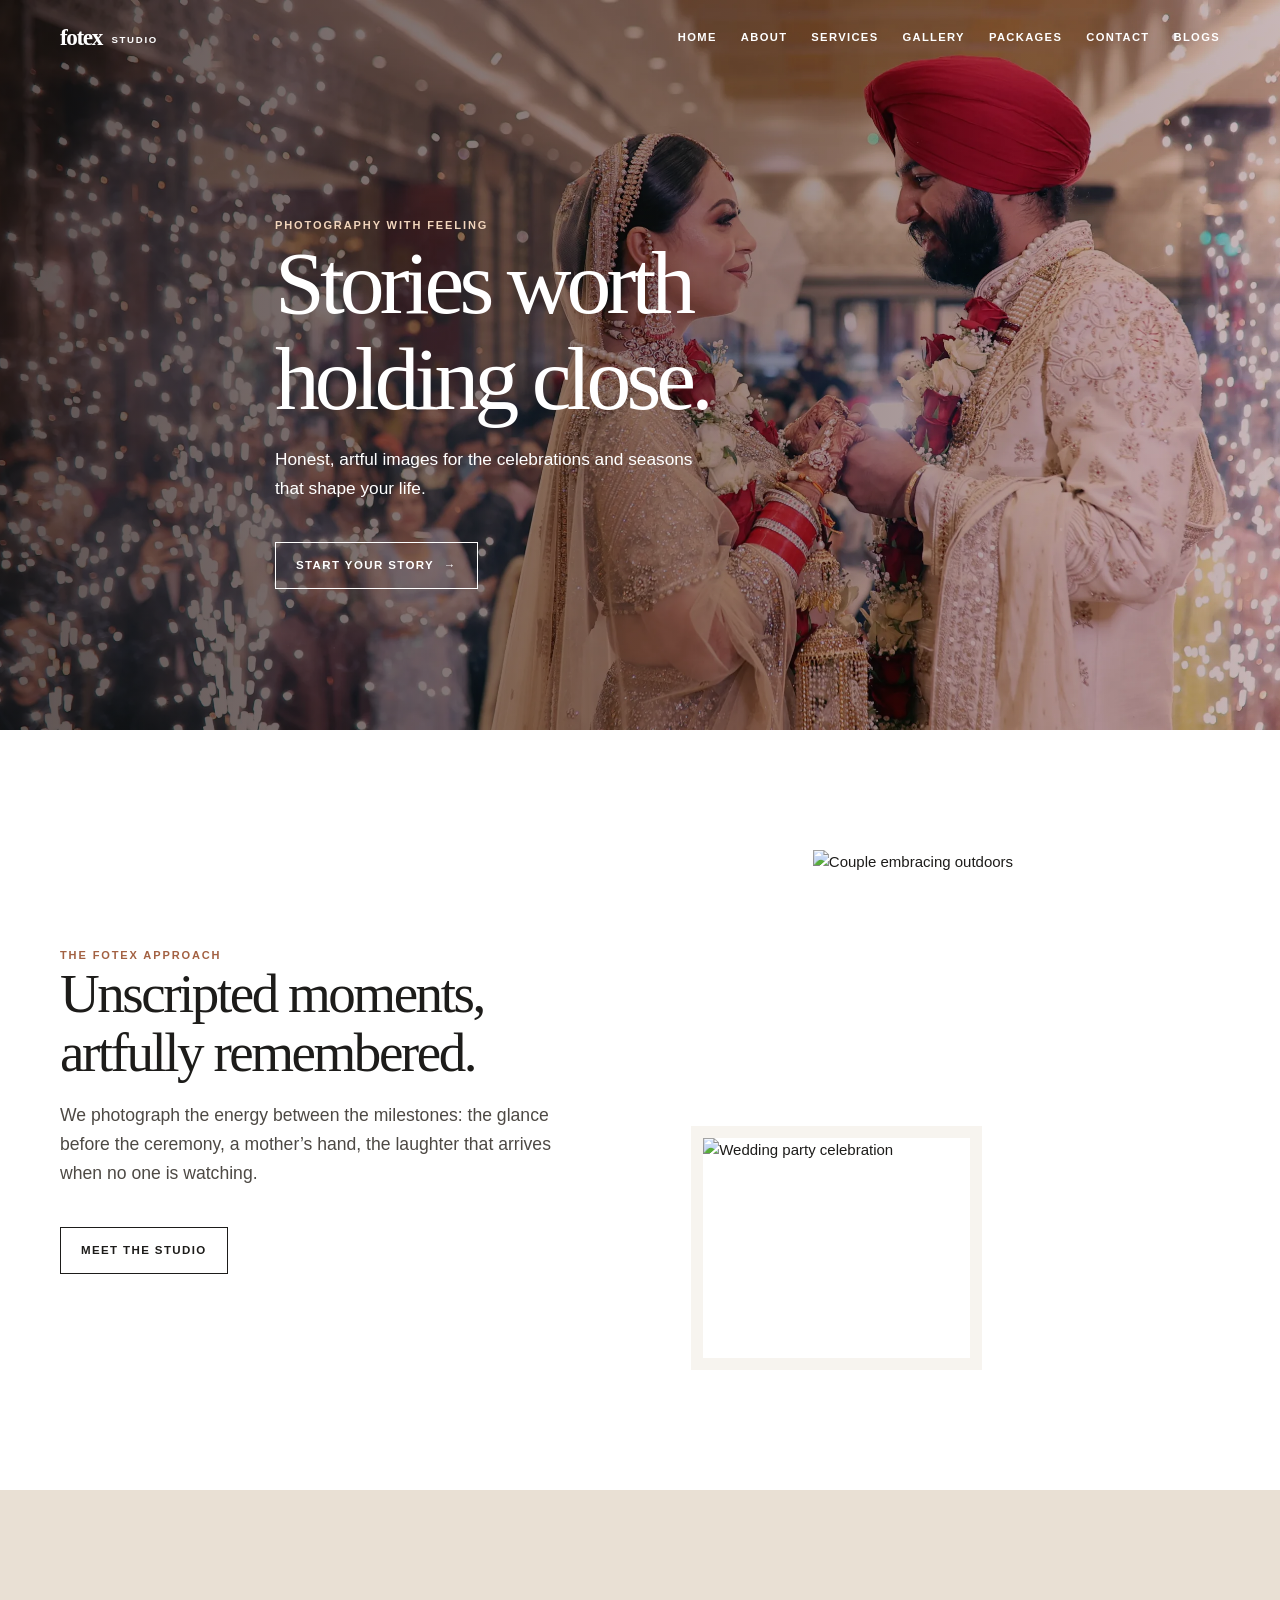
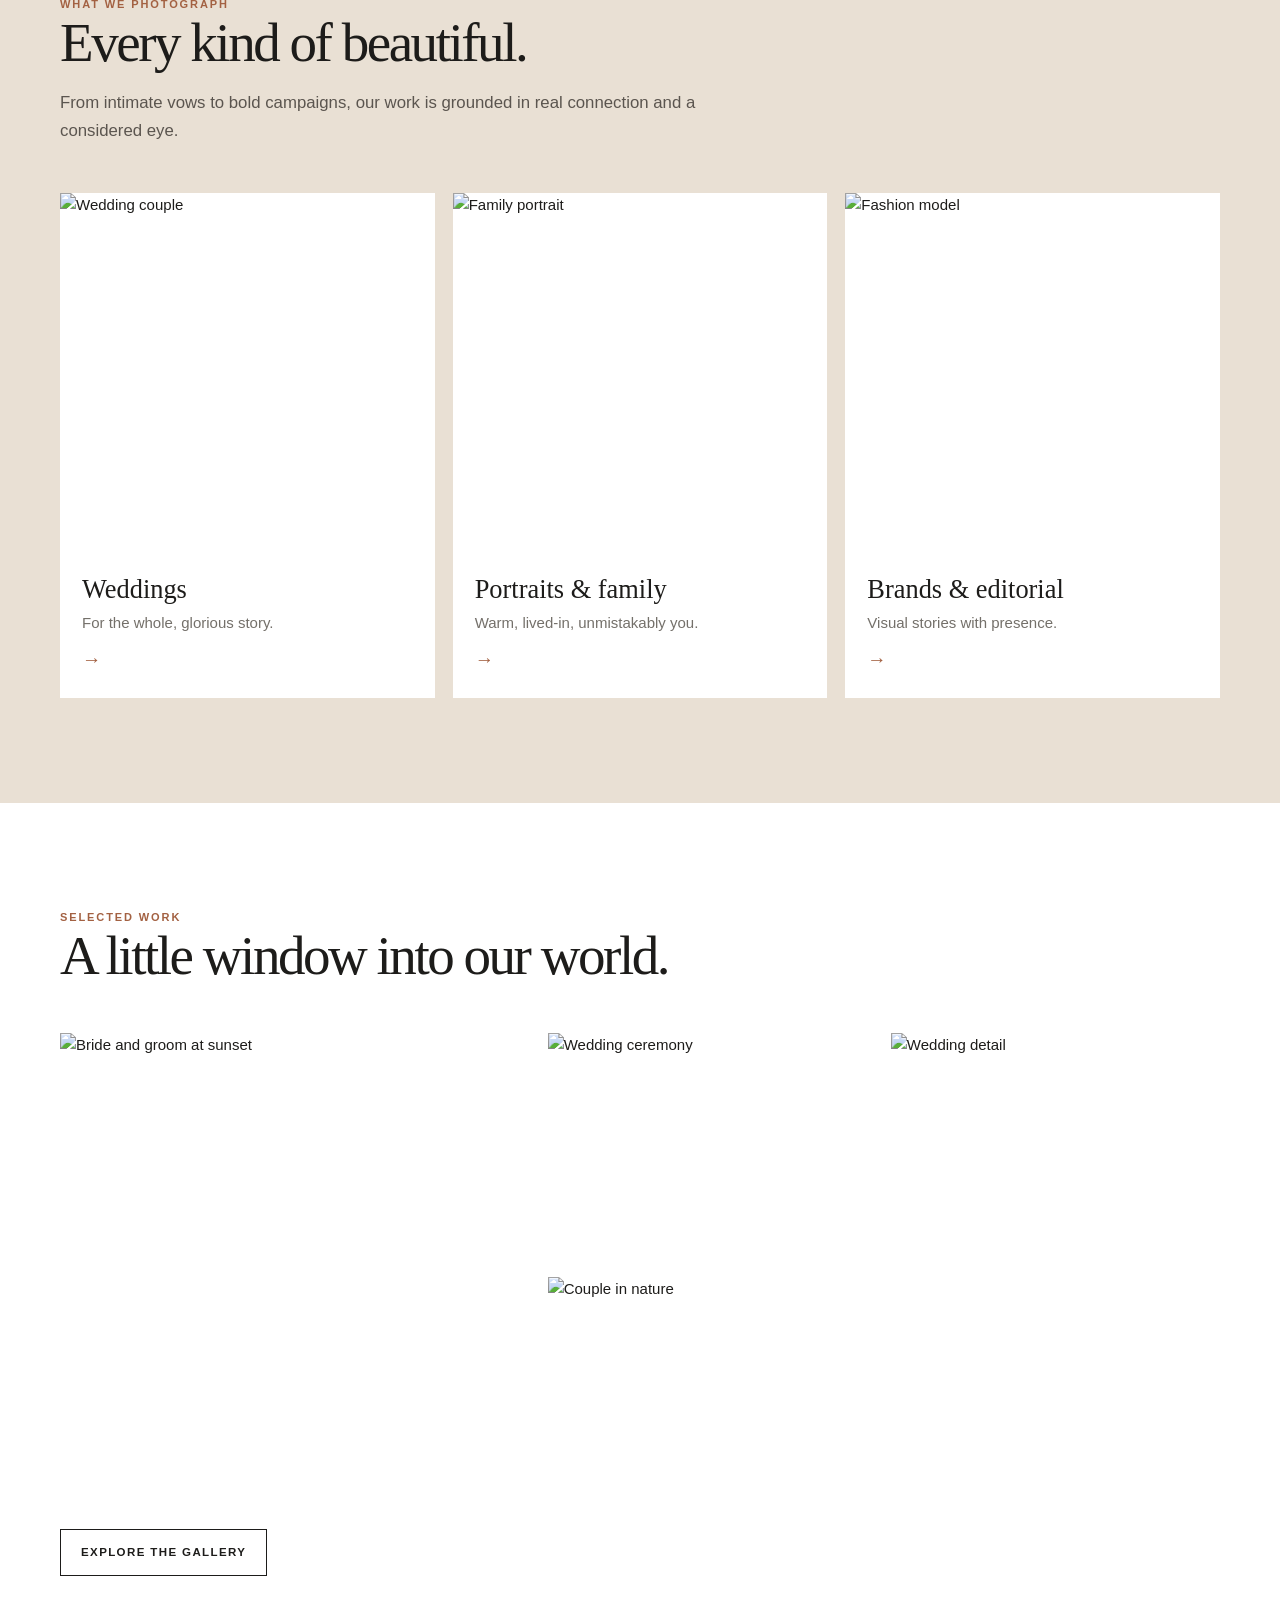
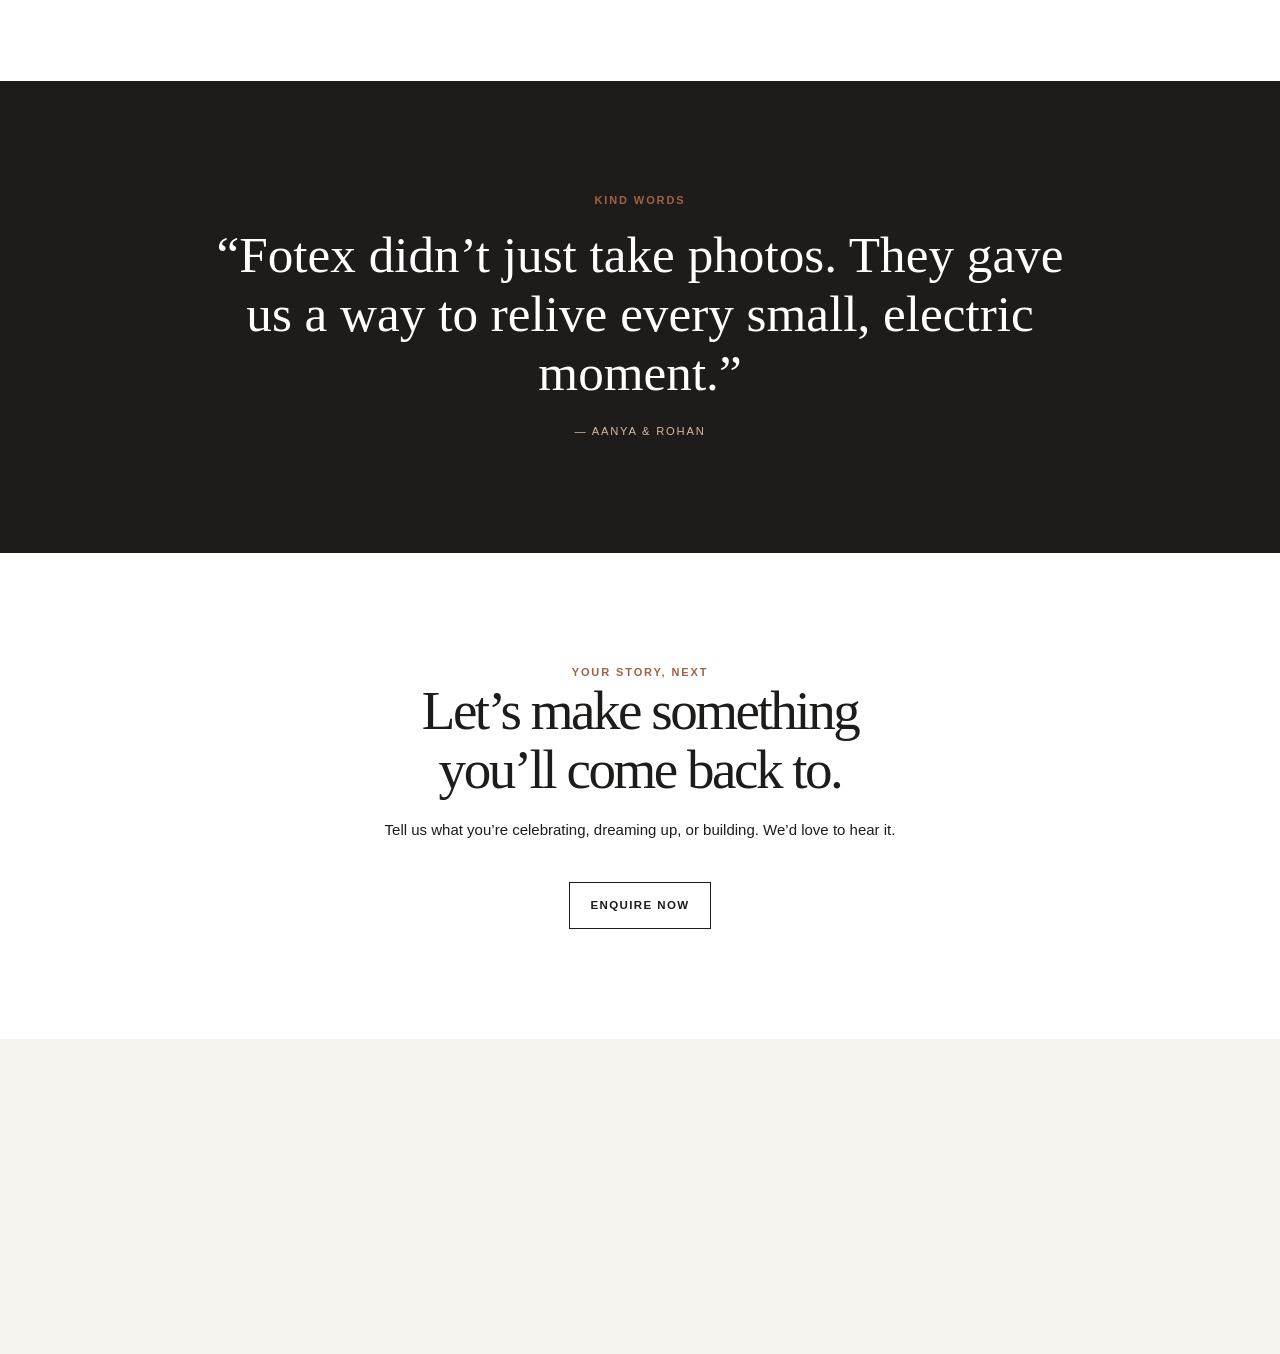
==== index.html @ af20cc04 "Add files via upload" ====
<!doctype html>
<html lang="en">
  <head>
    <meta charset="utf-8" />
    <meta name="viewport" content="width=device-width,initial-scale=1" />
    <title>Fotex Studio | Wedding & Lifestyle Photography</title>
    <meta
      name="description"
      content="Fotex Studio captures weddings, celebrations, fashion, family and brand stories with timeless editorial photography."
    />
    <link rel="canonical" href="https://fotexstudio.com/" />
    <meta
      property="og:title"
      content="Fotex Studio | Photography with feeling"
    />
    <meta
      property="og:description"
      content="Timeless photography for meaningful moments."
    />
    <meta
      property="og:image"
      content="https://images.unsplash.com/photo-1519741497674-611481863552?auto=format&fit=crop&w=1200&q=85"
    />
    <link rel="stylesheet" href="assets/style.css" />
    <link rel="stylesheet" href="assets/site.css" />
    <script type="application/ld+json">
      {
        "@context": "https://schema.org",
        "@type": "ProfessionalService",
        "name": "Fotex Studio",
        "url": "https://fotexstudio.com",
        "description": "Wedding, portrait, event and commercial photography studio.",
        "image": "https://fotexstudio.com/assets/og-home.jpg",
        "priceRange": "$$",
        "sameAs": ["https://instagram.com/fotexstudio"]
      }
    </script>
  </head>
  <body>
    <header>
      <div class="wrap nav">
        <a class="brand" href="index.html">fotex <span>STUDIO</span></a
        ><button class="menu">MENU</button>
        <nav class="links">
          <a href="index.html">Home</a><a href="about.html">About</a
          >
          <div class="dropdown">
            <a class="dropbtn" href="services.html"
              >Services</a
            </a>
            <div class="dropdown-content">
              <a href="#">Wedding</a>
              <a href="#">Pre-Wedding</a>
              <a href="#">Meternity</a>
              <a href="#">Birthday</a>
              <a href="#">Pre-Birthday</a>
              <a href="#">Family</a>
              <a href="#">Fashion</a>
              <a href="#">Corporate</a>
              <a href="#">Product</a>
            </div>
          </div>
          <a href="gallery.html">Gallery</a
          ><a href="packages.html">Packages</a
          ><a href="contact.html">Contact</a><a href="blogs.html">Blogs</a>
        </nav>
      </div>
    </header>
    <main>
      <section class="hero">
        <div class="wrap hero-inner">
          <div class="eyebrow">Photography with feeling</div>
          <h1>Stories worth<br />holding close.</h1>
          <p>
            Honest, artful images for the celebrations and seasons that shape
            your life.
          </p>
          <a class="btn light" href="contact.html">Start your story <b>→</b></a>
        </div>
      </section>
      <section class="wrap intro">
        <div>
          <div class="eyebrow">The Fotex approach</div>
          <h2>Unscripted moments, artfully remembered.</h2>
          <p>
            We photograph the energy between the milestones: the glance before
            the ceremony, a mother’s hand, the laughter that arrives when no one
            is watching.
          </p>
          <a class="btn" href="about.html">Meet the studio</a>
        </div>
        <div class="image-stack">
          <img
            src="https://images.unsplash.com/photo-1606800052052-a08af7148866?auto=format&fit=crop&w=1000&q=85"
            alt="Couple embracing outdoors"
          /><img
            src="https://images.unsplash.com/photo-1511285560929-80b456fea0bc?auto=format&fit=crop&w=900&q=85"
            alt="Wedding party celebration"
          />
        </div>
      </section>
      <section class="tone section">
        <div class="wrap">
          <div class="section-head">
            <div class="eyebrow">What we photograph</div>
            <h2>Every kind of beautiful.</h2>
            <p>
              From intimate vows to bold campaigns, our work is grounded in real
              connection and a considered eye.
            </p>
          </div>
          <div class="cards">
            <a class="card" href="weddings.html"
              ><div class="card-image">
                <img
                  src="https://images.unsplash.com/photo-1519225421980-715cb0215aed?auto=format&fit=crop&w=900&q=85"
                  alt="Wedding couple"
                />
              </div>
              <div class="card-copy">
                <h3>Weddings</h3>
                <p>For the whole, glorious story.</p>
                <span class="arrow">→</span>
              </div></a
            ><a class="card" href="services.html"
              ><div class="card-image">
                <img
                  src="https://images.unsplash.com/photo-1537633552985-df8429e8048b?auto=format&fit=crop&w=900&q=85"
                  alt="Family portrait"
                />
              </div>
              <div class="card-copy">
                <h3>Portraits & family</h3>
                <p>Warm, lived-in, unmistakably you.</p>
                <span class="arrow">→</span>
              </div></a
            ><a class="card" href="commercial.html"
              ><div class="card-image">
                <img
                  src="https://images.unsplash.com/photo-1529139574466-a303027c1d8b?auto=format&fit=crop&w=900&q=85"
                  alt="Fashion model"
                />
              </div>
              <div class="card-copy">
                <h3>Brands & editorial</h3>
                <p>Visual stories with presence.</p>
                <span class="arrow">→</span>
              </div></a
            >
          </div>
        </div>
      </section>
      <section class="section">
        <div class="wrap">
          <div class="section-head">
            <div class="eyebrow">Selected work</div>
            <h2>A little window into our world.</h2>
          </div>
          <div class="gallery-grid">
            <a href="gallery.html"
              ><img
                src="https://images.unsplash.com/photo-1519741497674-611481863552?auto=format&fit=crop&w=1100&q=85"
                alt="Bride and groom at sunset" /></a
            ><a href="gallery.html"
              ><img
                src="https://images.unsplash.com/photo-1519167758481-83f550bb49b3?auto=format&fit=crop&w=800&q=85"
                alt="Wedding ceremony" /></a
            ><a href="gallery.html"
              ><img
                src="https://images.unsplash.com/photo-1513279922550-250c2129b13a?auto=format&fit=crop&w=800&q=85"
                alt="Wedding detail" /></a
            ><a href="gallery.html"
              ><img
                src="https://images.unsplash.com/photo-1460978812857-470ed1c77af0?auto=format&fit=crop&w=1100&q=85"
                alt="Couple in nature"
            /></a>
          </div>
          <a class="btn" href="gallery.html">Explore the gallery</a>
        </div>
      </section>
      <section class="quote">
        <div class="eyebrow">Kind words</div>
        <blockquote>
          “Fotex didn’t just take photos. They gave us a way to relive every
          small, electric moment.”
        </blockquote>
        <cite>— Aanya & Rohan</cite>
      </section>
      <section class="cta">
        <div class="wrap">
          <div class="eyebrow">Your story, next</div>
          <h2>Let’s make something<br />you’ll come back to.</h2>
          <p>
            Tell us what you’re celebrating, dreaming up, or building. We’d love
            to hear it.
          </p>
          <a class="btn" href="contact.html">Enquire now</a>
        </div>
      </section>
    </main>
    <footer class="footer">
      <div class="wrap footer-grid">
        <div>
          <a class="brand" href="index.html">fotex <span>STUDIO</span></a>
          <p class="small">Photographs for the moments that deserve to stay.</p>
        </div>
        <div>
          <h3>Explore</h3>
          <ul>
            <li><a href="services.html">Services</a></li>
            <li><a href="gallery.html">Gallery</a></li>
            <li><a href="packages.html">Packages</a></li>
          </ul>
        </div>
        <div>
          <h3>Say hello</h3>
          <ul>
            <li>hello@fotexstudio.com</li>
            <li>+91 00000 00000</li>
            <li>Instagram · @fotexstudio</li>
          </ul>
        </div>
      </div>
      <div class="wrap legal small">
        <span>© 2026 Fotex Studio. All rights reserved.</span
        ><span>Crafted with intention.</span>
      </div>
    </footer>
    <script src="assets/site.js"></script>
  </body>
</html>
---- assets/style.css ----
@import "site.css";

/* The container <div> - needed to position the dropdown content */
.dropdown {
  position: relative;
  display: inline-block;
}

/* Dropdown Content (Hidden by Default) */
.dropdown-content {
  display: none;
  position: absolute;
  min-width: 160px;
  z-index: 1;
}

/* Links inside the dropdown */
.dropdown-content a {
  color: white;
  padding: 5px 0;
  text-decoration: none;
  display: block;
}

/* Change color of dropdown links on hover */
.dropdown-content a:hover {
  color: var(--clay);
}

/* Show the dropdown menu on hover */
.dropdown:hover .dropdown-content {
  display: block;
  background: #00000060;
  padding: 5px 10px;
  margin: 0 -10px;
  border: 1px solid var(--clay);
}

/* Change the background color of the dropdown button when the dropdown content is shown */

main {
  background: var(--background);
}
---- assets/site.css ----
:root {
  --ink: #1d1c1a;
  --paper: #f7f4ef;
  --sand: #e7ded2;
  --clay: #a36142;
  --muted: #74706a;
  --line: #dcd5cb;
  --background: #ffffff;
  --serif: Georgia, "Times New Roman", serif;
  --sans: Arial, Helvetica, sans-serif;
}
* {
  box-sizing: border-box;
}
html {
  scroll-behavior: smooth;
}
body {
  margin: 0;
  background: var(--paper);
  color: var(--ink);
  font: 15px/1.65 var(--sans);
}
a {
  color: inherit;
  text-decoration: none;
}
a:hover {
  color: var(--clay);
}

img {
  display: block;
  width: 100%;
  height: 100%;
  object-fit: cover;
}

.wrap {
  width: min(1160px, calc(100% - 40px));
  margin: auto;
}
.eyebrow {
  font-size: 0.69rem;
  font-weight: 700;
  letter-spacing: 0.17em;
  text-transform: uppercase;
  color: var(--clay);
}
h1,
h2,
h3 {
  font-family: var(--serif);
  font-weight: 400;
  line-height: 1.08;
  margin: 0;
}
h1 {
  font-size: clamp(3.2rem, 7vw, 6.6rem);
  letter-spacing: -0.055em;
}
h2 {
  font-size: clamp(2.25rem, 4.3vw, 4.2rem);
  letter-spacing: -0.045em;
}
h3 {
  font-size: 1.65rem;
}
.btn {
  display: inline-flex;
  align-items: center;
  gap: 0.6rem;
  margin-top: 22px;
  padding: 13px 20px;
  border: 1px solid var(--ink);
  font-size: 0.72rem;
  font-weight: 700;
  letter-spacing: 0.12em;
  text-transform: uppercase;
  transition: 0.2s;
}
.btn:hover {
  background: var(--ink);
  color: #fff;
}
.btn.light {
  border-color: #fff;
  color: #fff;
}
.btn.light:hover {
  background: #fff;
  color: var(--ink);
}
header {
  position: absolute;
  z-index: 3;
  width: 100%;
  color: #fff;
  padding: 24px 0;
}
.nav {
  display: flex;
  align-items: center;
  justify-content: space-between;
}
.brand {
  font: 700 1.45rem var(--serif);
  letter-spacing: -0.06em;
}
.brand span {
  font-family: var(--sans);
  font-size: 0.6rem;
  letter-spacing: 0.18em;
  margin-left: 5px;
  vertical-align: middle;
}
.links {
  display: flex;
  gap: 24px;
  font-size: 0.7rem;
  font-weight: 700;
  letter-spacing: 0.12em;
  text-transform: uppercase;
}
.menu {
  display: none;
  background: 0;
  border: 0;
  color: #fff;
  font: 700 0.7rem var(--sans);
  letter-spacing: 0.1em;
}
.hero {
  min-height: 730px;
  position: relative;
  isolation: isolate;
  color: #fff;
  display: flex;
  align-items: end;
  padding: 145px 0 70px;
  background: #392a22;
}
.hero:before {
  content: "";
  position: absolute;
  inset: 0;
  z-index: -1;
  background:
    linear-gradient(90deg, rgba(20, 14, 10, 0.64), rgba(20, 14, 10, 0.12)),
    url("./images/homepage/hero.webp") center/cover;
}
.hero p {
  max-width: 440px;
  font-size: 1.08rem;
}
.hero .eyebrow {
  color: #f2d6bd;
}
.hero-inner {
  max-width: 730px;
}
.intro {
  padding: 120px 0;
  display: grid;
  grid-template-columns: 1fr 1fr;
  gap: 8vw;
  align-items: center;
}
.intro p {
  font-size: 1.1rem;
  color: #4d4944;
}
.image-stack {
  height: 520px;
  position: relative;
}
.image-stack img:first-child {
  width: 77%;
  height: 83%;
  margin-left: auto;
}
.image-stack img:last-child {
  position: absolute;
  width: 55%;
  height: 47%;
  bottom: 0;
  left: 0;
  border: 12px solid var(--paper);
}
.section {
  padding: 105px 0;
}
.tone {
  background: #e9e0d4;
}
.section-head {
  max-width: 680px;
  margin-bottom: 48px;
}
.section-head p {
  font-size: 1.05rem;
  color: #5b554f;
}
.cards {
  display: grid;
  grid-template-columns: repeat(3, 1fr);
  gap: 18px;
}
.card {
  background: #fff;
}
.card-image {
  height: 360px;
  overflow: hidden;
}
.card img {
  transition: transform 0.5s;
}
.card:hover img {
  transform: scale(1.04);
}
.card-copy {
  padding: 22px;
}
.card-copy p {
  color: var(--muted);
  margin: 8px 0;
}
.arrow {
  font-size: 1.2rem;
  color: var(--clay);
}
.gallery-grid {
  display: grid;
  grid-template-columns: 1.18fr 0.82fr 0.82fr;
  grid-auto-rows: 230px;
  gap: 14px;
}
.gallery-grid a:first-child {
  grid-row: span 2;
}
.gallery-grid a:nth-child(4) {
  grid-column: span 2;
}
.gallery-grid a {
  overflow: hidden;
}
.gallery-grid img {
  transition: transform 0.5s;
}
.gallery-grid a:hover img {
  transform: scale(1.04);
}
.quote {
  background: var(--ink);
  color: #fff;
  text-align: center;
  padding: 110px 20px;
}
.quote blockquote {
  max-width: 850px;
  margin: 15px auto;
  font: clamp(2rem, 4vw, 3.6rem)/1.16 var(--serif);
}
.quote cite {
  font-style: normal;
  font-size: 0.7rem;
  letter-spacing: 0.16em;
  text-transform: uppercase;
  color: #d8b99e;
}
.cta {
  padding: 110px 0;
  text-align: center;
}
.cta p {
  max-width: 530px;
  margin: 18px auto;
}
.footer {
  position: sticky;
  bottom: 0;
  left: 0;
  z-index: -4;
  background: #171615;
  color: #eee;
  padding: 64px 0 25px;
}
.footer-grid {
  display: grid;
  grid-template-columns: 2fr 1fr 1fr;
  gap: 35px;
}
.footer h3 {
  font-size: 1.25rem;
}
.footer ul {
  padding: 0;
  list-style: none;
  margin: 13px 0;
}
.footer li {
  margin: 5px 0;
  color: #b6b0aa;
}
.small {
  font-size: 0.77rem;
  color: #aaa39c;
}
.legal {
  margin-top: 52px;
  padding-top: 20px;
  border-top: 1px solid #3d3936;
  display: flex;
  justify-content: space-between;
}
.page-hero {
  background: #28221e;
  color: #fff;
  padding: 190px 0 88px;
}
.page-hero p {
  max-width: 600px;
  color: #ddd2c9;
  font-size: 1.05rem;
}
.page-hero .eyebrow {
  color: #e5b995;
}
.split {
  display: grid;
  grid-template-columns: 1fr 1fr;
  gap: 6vw;
  align-items: start;
}
.split img {
  height: 630px;
}
.prose p {
  font-size: 1.06rem;
  color: #514c46;
}
.list {
  list-style: none;
  padding: 0;
}
.list li {
  padding: 15px 0;
  border-bottom: 1px solid var(--line);
  font: 1.4rem var(--serif);
}
.package {
  border-top: 1px solid var(--ink);
  padding: 27px 0;
  display: grid;
  grid-template-columns: 1fr 2fr auto;
  gap: 25px;
}
.package p {
  margin: 0;
  color: var(--muted);
}
.price {
  font: 1.5rem var(--serif);
}
.testimonial {
  border-top: 1px solid var(--line);
  padding: 32px 0;
  display: grid;
  grid-template-columns: 1fr 2fr;
  gap: 40px;
}
.testimonial q {
  font: 1.55rem/1.4 var(--serif);
}
.post {
  display: grid;
  grid-template-columns: 330px 1fr;
  gap: 32px;
  padding: 28px 0;
  border-top: 1px solid var(--line);
}
.post img {
  height: 220px;
}
.faq details {
  border-top: 1px solid var(--line);
  padding: 20px 0;
}
.faq summary {
  cursor: pointer;
  font: 1.45rem var(--serif);
  list-style: none;
}
.faq summary:after {
  content: "+";
  float: right;
}
.faq p {
  color: var(--muted);
  max-width: 780px;
}
.contact-grid {
  display: grid;
  grid-template-columns: 0.85fr 1.15fr;
  gap: 7vw;
}
.contact-info p {
  font-size: 1.1rem;
}
.form {
  display: grid;
  gap: 17px;
}
.form label {
  font-size: 0.67rem;
  font-weight: 700;
  letter-spacing: 0.12em;
  text-transform: uppercase;
}
.form input,
.form select,
.form textarea {
  width: 100%;
  border: 0;
  border-bottom: 1px solid #aaa196;
  padding: 12px 0;
  background: transparent;
  font: 1rem var(--sans);
  outline: 0;
}
.form textarea {
  min-height: 125px;
  resize: vertical;
}
.form button {
  width: max-content;
  background: var(--ink);
  color: #fff;
  cursor: pointer;
}
.notice {
  display: none;
  background: #e4efe2;
  padding: 12px;
  color: #315035;
}
@media (max-width: 760px) {
  .links {
    display: none;
  }
  .menu {
    display: block;
  }
  .links.open {
    display: flex;
    position: absolute;
    left: 20px;
    right: 20px;
    top: 65px;
    flex-direction: column;
    background: #201d1a;
    padding: 20px;
  }
  .hero {
    min-height: 650px;
  }
  .intro,
  .split,
  .contact-grid {
    grid-template-columns: 1fr;
    gap: 35px;
  }
  .intro {
    padding: 75px 0;
  }
  .image-stack {
    height: 430px;
  }
  .cards {
    grid-template-columns: 1fr;
  }
  .gallery-grid {
    grid-template-columns: 1fr 1fr;
    grid-auto-rows: 180px;
  }
  .gallery-grid a:first-child {
    grid-row: span 2;
  }
  .gallery-grid a:nth-child(4) {
    grid-column: span 1;
  }
  .section {
    padding: 72px 0;
  }
  .footer-grid {
    grid-template-columns: 1fr;
  }
  .package,
  .testimonial,
  .post {
    grid-template-columns: 1fr;
    gap: 8px;
  }
  .split img {
    height: 430px;
  }
  .page-hero {
    padding: 150px 0 70px;
  }
  .legal {
    display: block;
  }
  .legal span {
    display: block;
    margin-bottom: 7px;
  }
}
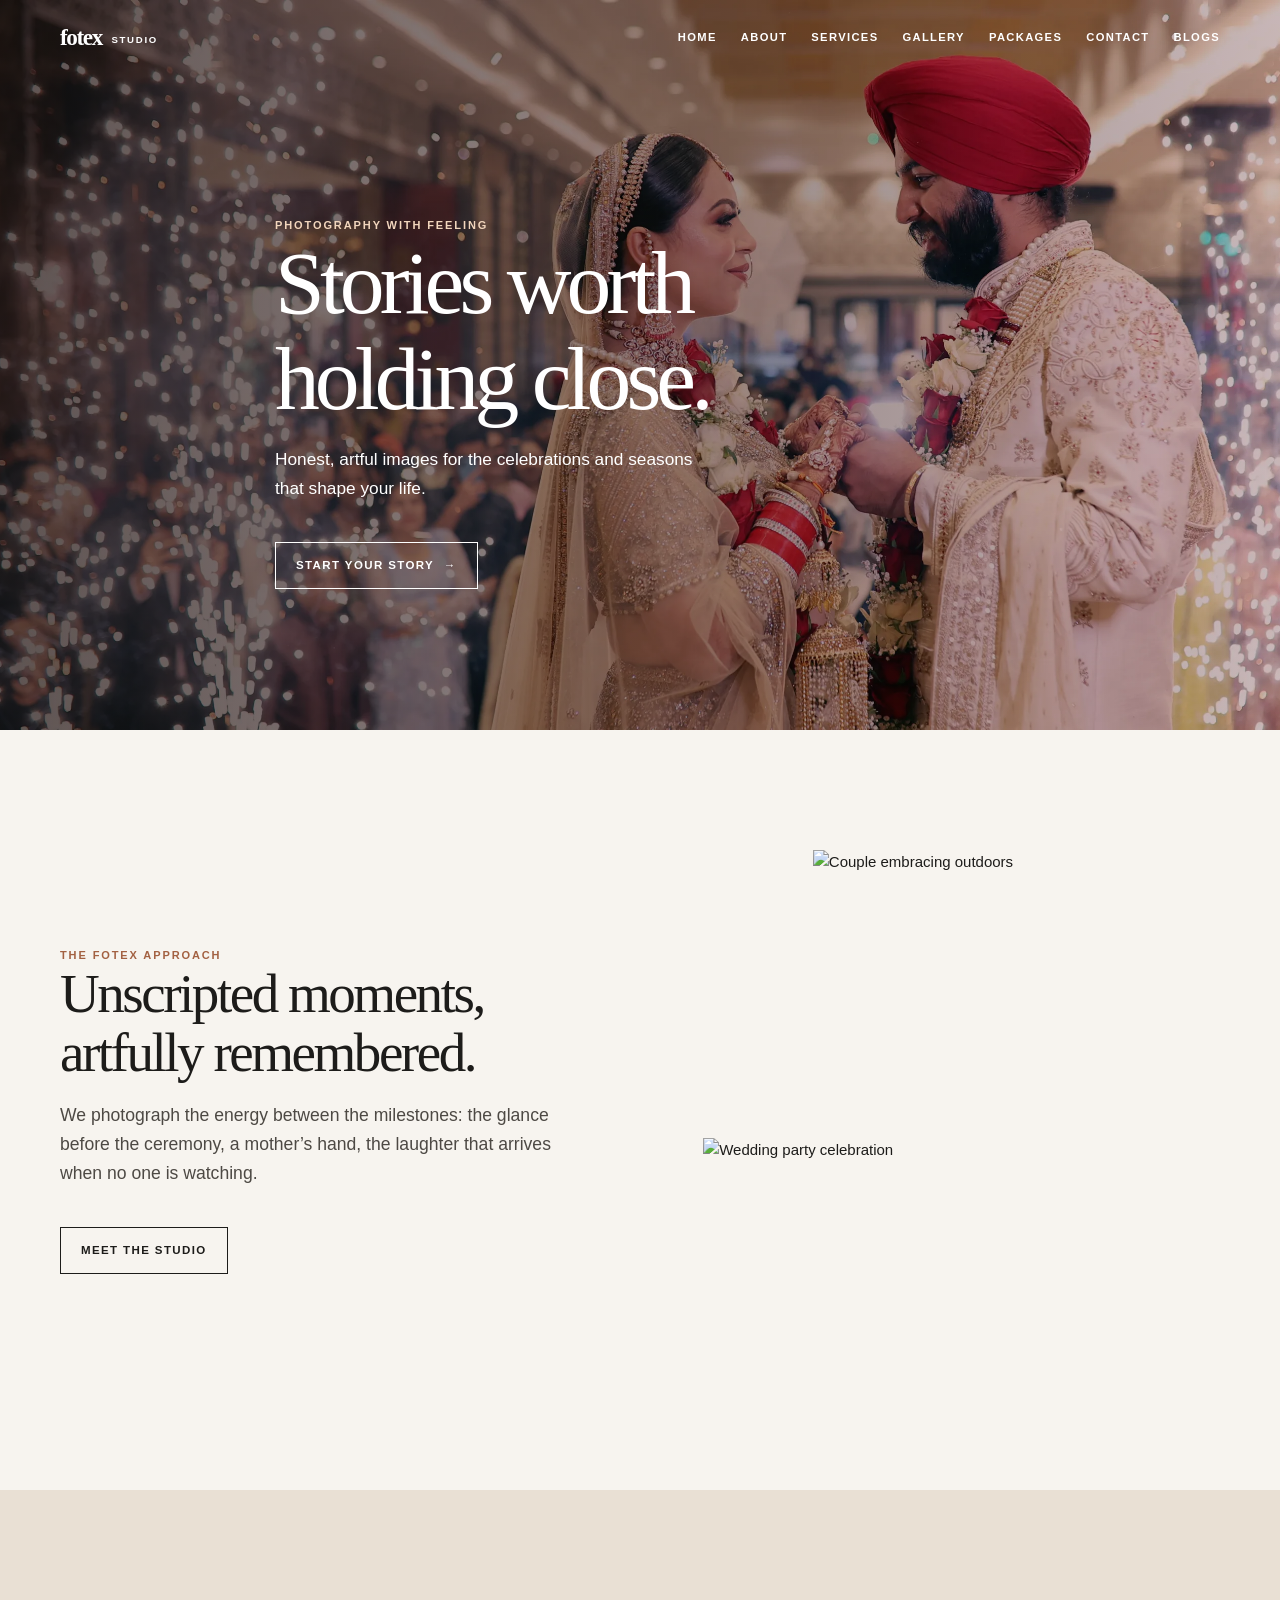
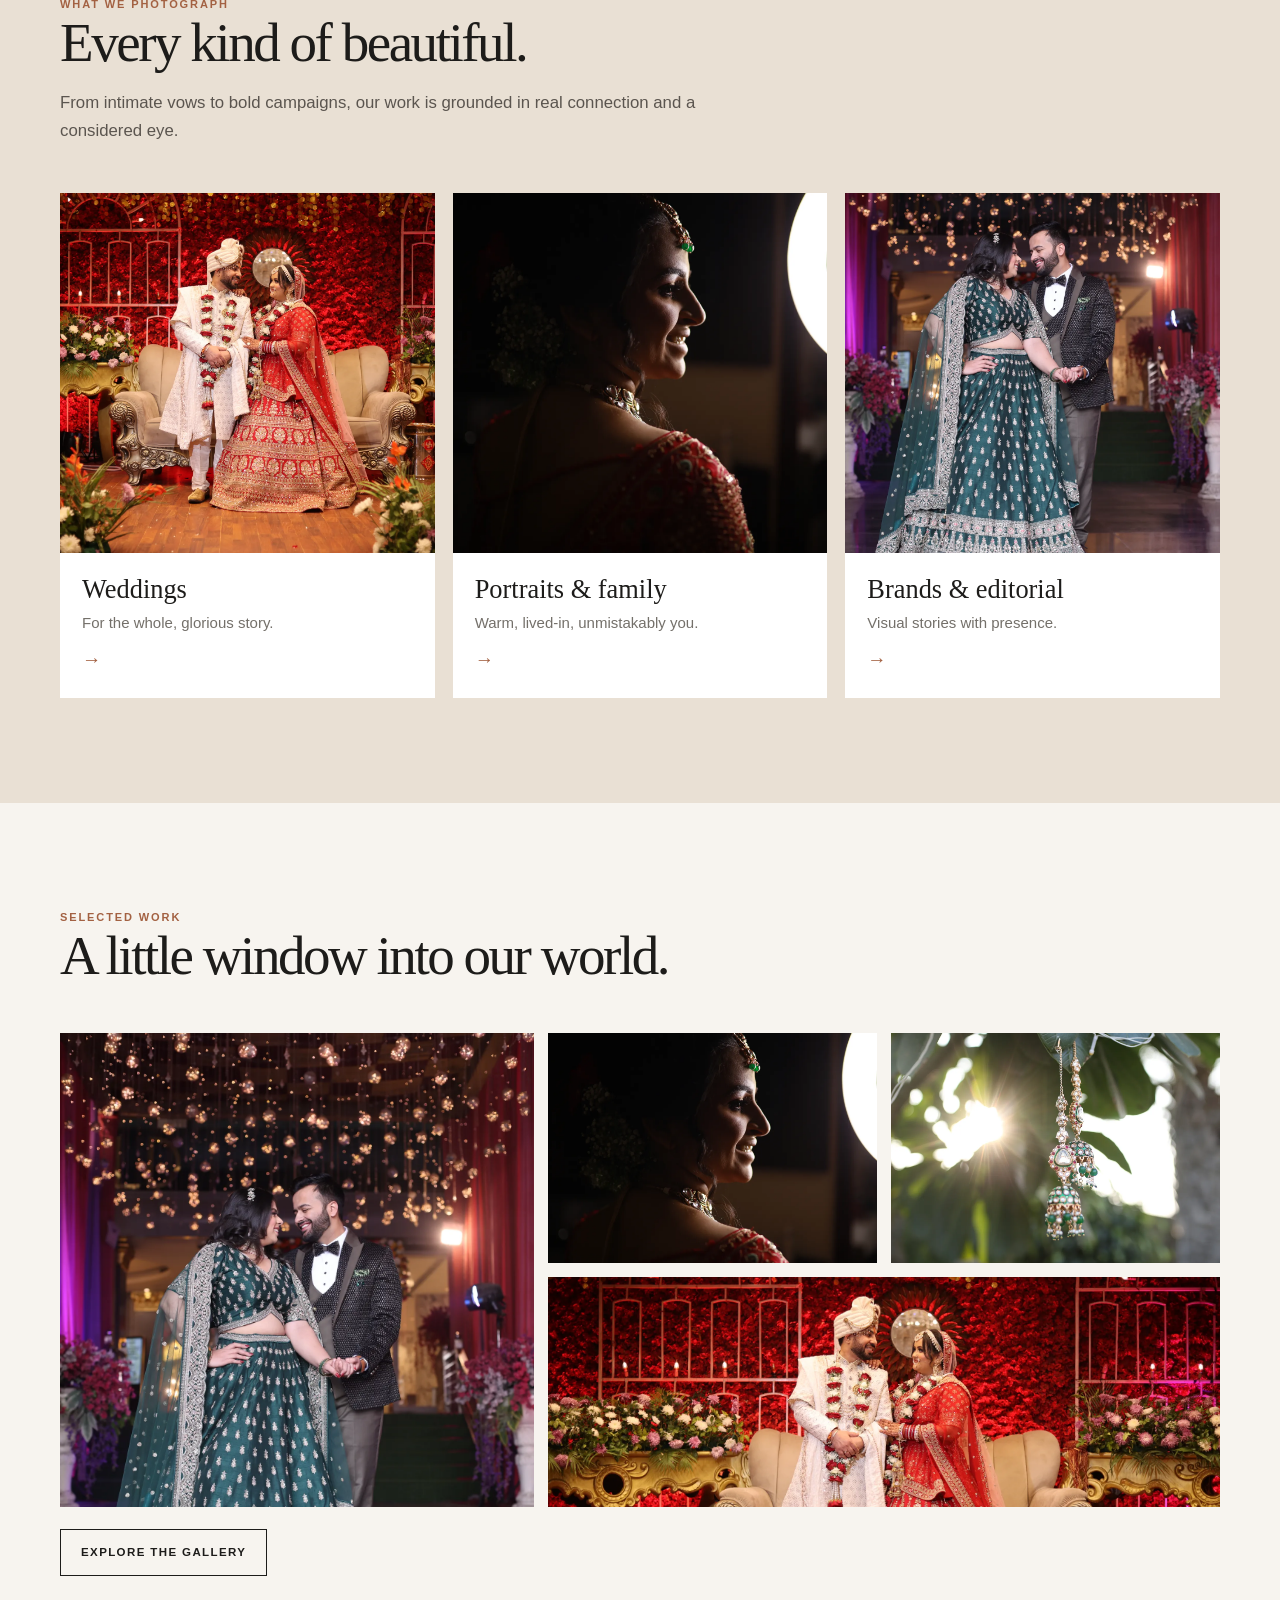
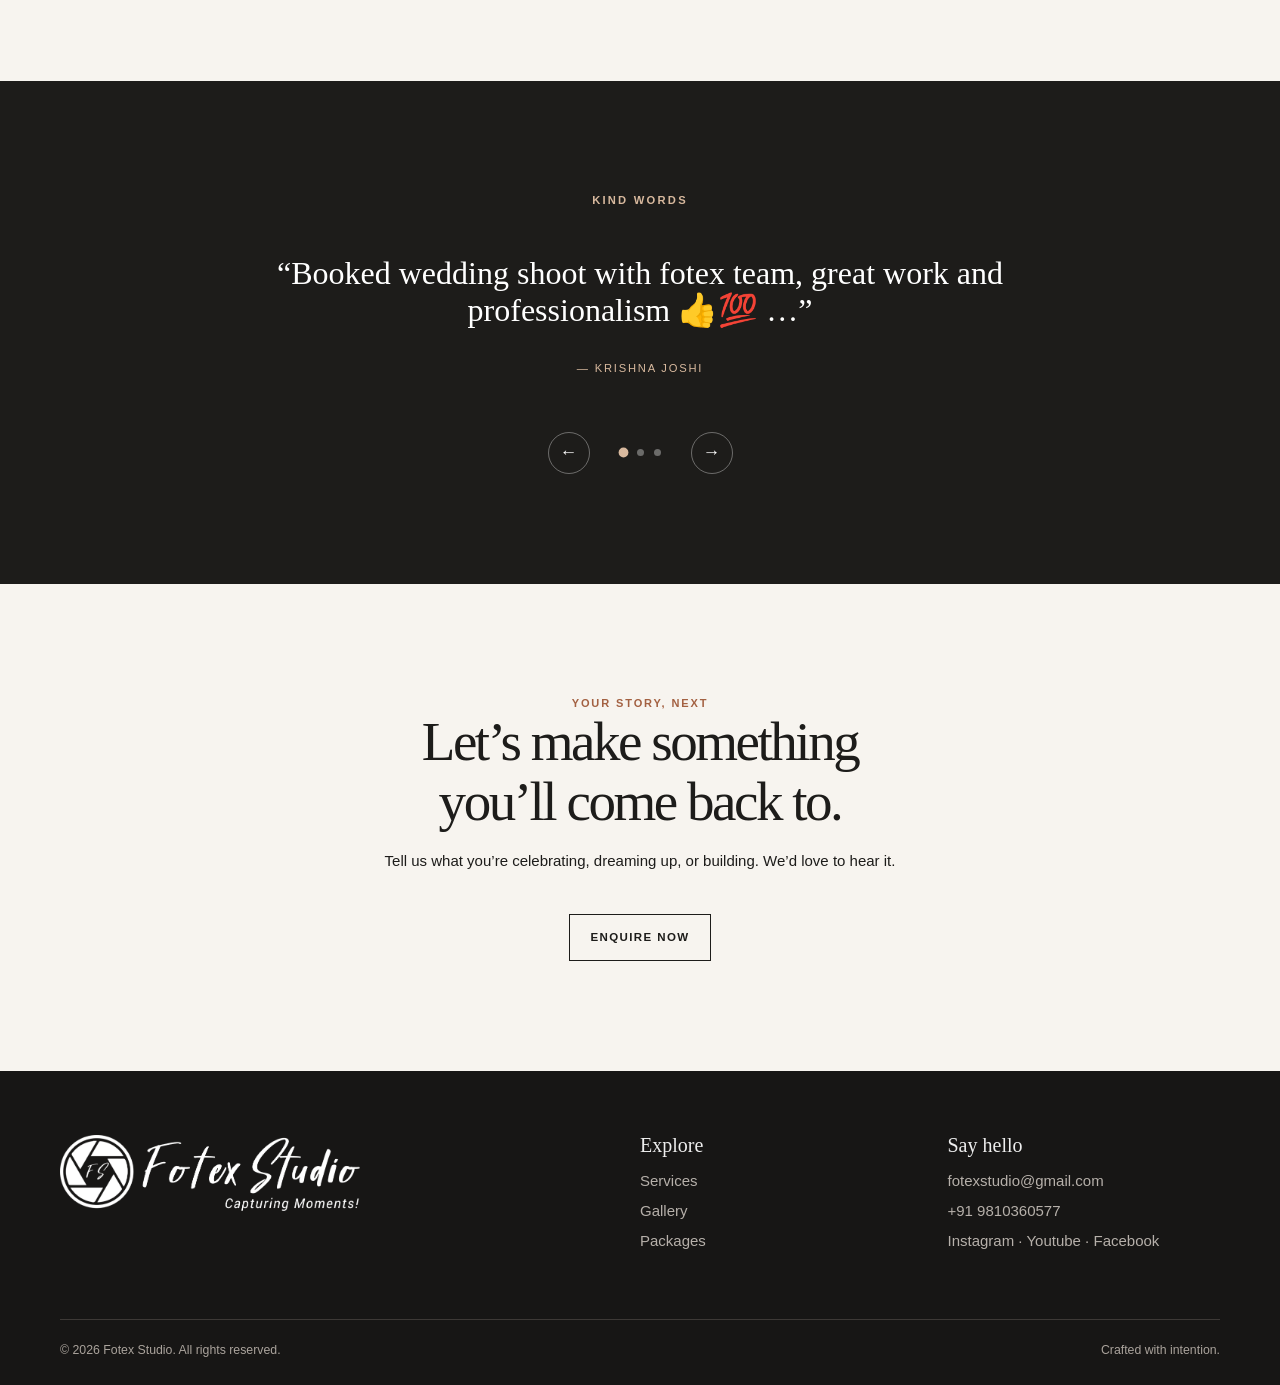
==== commit d6fb4885: "Add files via upload" ====
--- a/index.html
+++ b/index.html
@@ -8,6 +8,7 @@
       name="description"
       content="Fotex Studio captures weddings, celebrations, fashion, family and brand stories with timeless editorial photography."
     />
+    <link rel="icon" href="assets/images/favicon.ico" />
     <link rel="canonical" href="https://fotexstudio.com/" />
     <meta
       property="og:title"
@@ -42,12 +43,9 @@
         <a class="brand" href="index.html">fotex <span>STUDIO</span></a
         ><button class="menu">MENU</button>
         <nav class="links">
-          <a href="index.html">Home</a><a href="about.html">About</a
-          >
+          <a href="index.html">Home</a><a href="about.html">About</a>
           <div class="dropdown">
-            <a class="dropbtn" href="services.html"
-              >Services</a
-            </a>
+            <a class="dropbtn" href="services.html">Services</a>
             <div class="dropdown-content">
               <a href="#">Wedding</a>
               <a href="#">Pre-Wedding</a>
@@ -60,8 +58,7 @@
               <a href="#">Product</a>
             </div>
           </div>
-          <a href="gallery.html">Gallery</a
-          ><a href="packages.html">Packages</a
+          <a href="gallery.html">Gallery</a><a href="packages.html">Packages</a
           ><a href="contact.html">Contact</a><a href="blogs.html">Blogs</a>
         </nav>
       </div>
@@ -113,7 +110,7 @@
             <a class="card" href="weddings.html"
               ><div class="card-image">
                 <img
-                  src="https://images.unsplash.com/photo-1519225421980-715cb0215aed?auto=format&fit=crop&w=900&q=85"
+                  src="/assets/images/homepage/img4.webp"
                   alt="Wedding couple"
                 />
               </div>
@@ -125,7 +122,7 @@
             ><a class="card" href="services.html"
               ><div class="card-image">
                 <img
-                  src="https://images.unsplash.com/photo-1537633552985-df8429e8048b?auto=format&fit=crop&w=900&q=85"
+                  src="/assets/images/homepage/img2.webp"
                   alt="Family portrait"
                 />
               </div>
@@ -137,7 +134,7 @@
             ><a class="card" href="commercial.html"
               ><div class="card-image">
                 <img
-                  src="https://images.unsplash.com/photo-1529139574466-a303027c1d8b?auto=format&fit=crop&w=900&q=85"
+                  src="/assets/images/homepage/img1.webp"
                   alt="Fashion model"
                 />
               </div>
@@ -150,6 +147,7 @@
           </div>
         </div>
       </section>
+      <!-- GALLERY -->
       <section class="section">
         <div class="wrap">
           <div class="section-head">
@@ -159,33 +157,82 @@
           <div class="gallery-grid">
             <a href="gallery.html"
               ><img
-                src="https://images.unsplash.com/photo-1519741497674-611481863552?auto=format&fit=crop&w=1100&q=85"
-                alt="Bride and groom at sunset" /></a
+                src="/assets/images/homepage/img1.webp"
+                alt="Sagan Ceremony"
+                style="object-position: 0 10%" /></a
             ><a href="gallery.html"
               ><img
-                src="https://images.unsplash.com/photo-1519167758481-83f550bb49b3?auto=format&fit=crop&w=800&q=85"
-                alt="Wedding ceremony" /></a
+                src="/assets/images/homepage/img2.webp"
+                alt="Wedding ceremony"
+                style="object-position: 0% 39%" /></a
             ><a href="gallery.html"
               ><img
-                src="https://images.unsplash.com/photo-1513279922550-250c2129b13a?auto=format&fit=crop&w=800&q=85"
-                alt="Wedding detail" /></a
+                src="/assets/images/homepage/img3.webp"
+                alt="Wedding detail"
+                style="object-position: 0% 58%" /></a
             ><a href="gallery.html"
               ><img
-                src="https://images.unsplash.com/photo-1460978812857-470ed1c77af0?auto=format&fit=crop&w=1100&q=85"
+                src="/assets/images/homepage/img4.webp"
                 alt="Couple in nature"
+                style="object-position: 0% 17%"
             /></a>
           </div>
           <a class="btn" href="gallery.html">Explore the gallery</a>
         </div>
       </section>
+      <!-- QUOTE -->
       <section class="quote">
         <div class="eyebrow">Kind words</div>
-        <blockquote>
-          “Fotex didn’t just take photos. They gave us a way to relive every
-          small, electric moment.”
-        </blockquote>
-        <cite>— Aanya & Rohan</cite>
-      </section>
+
+        <div class="quote-slider">
+          <div class="quote-track">
+            <div class="quote-slide">
+              <blockquote>
+                “Booked wedding shoot with fotex team, great work and
+                professionalism 👍💯 …”
+              </blockquote>
+              <cite>— Krishna joshi</cite>
+            </div>
+
+            <div class="quote-slide">
+              <blockquote style="font-size: 1.5rem">
+                “Hey Team Fotex, It was a lovely experience getting captured by
+                you. You have made our moments extra special by you being there
+                for us, capturing every bit of the event. Hoping for many more
+                events together. 🥰🥰”
+              </blockquote>
+              <cite>— Aayuhi Rohilla</cite>
+            </div>
+
+            <div class="quote-slide">
+              <blockquote>
+                “Very professional and high quality work! Keep it up guys :)”
+              </blockquote>
+              <cite>— Vishakha Sharma</cite>
+            </div>
+          </div>
+        </div>
+
+        <div class="quote-controls">
+          <button class="quote-arrow prev" aria-label="Previous testimonial">
+            &#8592;
+          </button>
+
+          <div class="quote-dots">
+            <button
+              class="quote-dot active"
+              aria-label="Testimonial 1"
+            ></button>
+            <button class="quote-dot" aria-label="Testimonial 2"></button>
+            <button class="quote-dot" aria-label="Testimonial 3"></button>
+          </div>
+
+          <button class="quote-arrow next" aria-label="Next testimonial">
+            &#8594;
+          </button>
+        </div>
+      </section>
+      <!-- CTA -->
       <section class="cta">
         <div class="wrap">
           <div class="eyebrow">Your story, next</div>
@@ -194,30 +241,65 @@
             Tell us what you’re celebrating, dreaming up, or building. We’d love
             to hear it.
           </p>
-          <a class="btn" href="contact.html">Enquire now</a>
+          <a
+            class="btn"
+            href="https://wa.me/9013313343"
+            target="_blank"
+            rel="noopener noreferrer"
+            >Enquire now</a
+          >
         </div>
       </section>
     </main>
+    <!-- FOOTER -->
     <footer class="footer">
       <div class="wrap footer-grid">
         <div>
-          <a class="brand" href="index.html">fotex <span>STUDIO</span></a>
-          <p class="small">Photographs for the moments that deserve to stay.</p>
+          <a class="brand" href="index.html"
+            ><img
+              src="assets/images/footerLogo.webp"
+              alt="Fotex Studio logo"
+              class="footer-logo"
+          /></a>
         </div>
         <div>
           <h3>Explore</h3>
           <ul>
-            <li><a href="services.html">Services</a></li>
-            <li><a href="gallery.html">Gallery</a></li>
-            <li><a href="packages.html">Packages</a></li>
+            <li><a href="#HService">Services</a></li>
+            <li><a href="#HGallery">Gallery</a></li>
+            <li><a href="#">Packages</a></li>
           </ul>
         </div>
         <div>
           <h3>Say hello</h3>
           <ul>
-            <li>hello@fotexstudio.com</li>
-            <li>+91 00000 00000</li>
-            <li>Instagram · @fotexstudio</li>
+            <li>
+              <a href="mailto:fotexstudio@gmail.com">fotexstudio@gmail.com</a>
+            </li>
+            <li><a href="tel:+919810360577">+91 9810360577</a></li>
+            <li>
+              <a
+                href="https://www.instagram.com/fotexstudio/"
+                target="_blank"
+                rel="noopener noreferrer"
+              >
+                Instagram</a
+              >
+              ·<a
+                href="https://www.youtube.com/@FotexStudio"
+                target="_blank"
+                rel="noopener noreferrer"
+              >
+                Youtube</a
+              >
+              ·<a
+                href="https://www.facebook.com/fotexstudio"
+                target="_blank"
+                rel="noopener noreferrer"
+              >
+                Facebook</a
+              >
+            </li>
           </ul>
         </div>
       </div>
--- a/assets/style.css
+++ b/assets/style.css
@@ -35,9 +35,3 @@
   margin: 0 -10px;
   border: 1px solid var(--clay);
 }
-
-/* Change the background color of the dropdown button when the dropdown content is shown */
-
-main {
-  background: var(--background);
-}
--- a/assets/site.css
+++ b/assets/site.css
@@ -3,12 +3,14 @@
   --paper: #f7f4ef;
   --sand: #e7ded2;
   --clay: #a36142;
+  /* --clay: #000; */
   --muted: #74706a;
   --line: #dcd5cb;
   --background: #ffffff;
   --serif: Georgia, "Times New Roman", serif;
   --sans: Arial, Helvetica, sans-serif;
 }
+
 * {
   box-sizing: border-box;
 }
@@ -251,24 +253,106 @@
 .gallery-grid a:hover img {
   transform: scale(1.04);
 }
+
 .quote {
   background: var(--ink);
   color: #fff;
   text-align: center;
   padding: 110px 20px;
-}
-.quote blockquote {
+  overflow: hidden;
+}
+
+.quote .eyebrow {
+  color: #d8b99e;
+  font-size: 0.7rem;
+  letter-spacing: 0.2em;
+  text-transform: uppercase;
+  margin-bottom: 30px;
+}
+
+.quote-slider {
+  max-width: 900px;
+  margin: 0 auto;
+  overflow: hidden;
+}
+
+.quote-track {
+  display: flex;
+  transition: transform 0.7s cubic-bezier(0.22, 1, 0.36, 1);
+}
+
+.quote-slide {
+  flex: 0 0 100%;
+  box-sizing: border-box;
+  padding: 0 20px;
+}
+
+.quote-slide blockquote {
   max-width: 850px;
-  margin: 15px auto;
-  font: clamp(2rem, 4vw, 3.6rem)/1.16 var(--serif);
-}
-.quote cite {
+  margin: 15px auto 30px;
+  font: clamp(2rem, 2vw, 2rem)/1.16 var(--serif);
+}
+
+.quote-slide cite {
+  display: block;
   font-style: normal;
   font-size: 0.7rem;
   letter-spacing: 0.16em;
   text-transform: uppercase;
   color: #d8b99e;
 }
+
+.quote-controls {
+  display: flex;
+  justify-content: center;
+  align-items: center;
+  gap: 30px;
+  margin-top: 45px;
+}
+
+.quote-arrow {
+  background: transparent;
+  border: 1px solid rgba(255, 255, 255, 0.35);
+  color: #fff;
+  width: 42px;
+  height: 42px;
+  border-radius: 50%;
+  cursor: pointer;
+  font-size: 1.1rem;
+  transition:
+    background 0.3s,
+    color 0.3s;
+}
+
+.quote-arrow:hover {
+  background: #d8b99e;
+  color: var(--ink);
+}
+
+.quote-dots {
+  display: flex;
+  align-items: center;
+  gap: 10px;
+}
+
+.quote-dot {
+  width: 7px;
+  height: 7px;
+  padding: 0;
+  border: none;
+  border-radius: 50%;
+  background: rgba(255, 255, 255, 0.35);
+  cursor: pointer;
+  transition:
+    background 0.3s,
+    transform 0.3s;
+}
+
+.quote-dot.active {
+  background: #d8b99e;
+  transform: scale(1.4);
+}
+
 .cta {
   padding: 110px 0;
   text-align: center;
@@ -278,13 +362,13 @@
   margin: 18px auto;
 }
 .footer {
-  position: sticky;
-  bottom: 0;
-  left: 0;
-  z-index: -4;
   background: #171615;
   color: #eee;
   padding: 64px 0 25px;
+}
+.footer .footer-logo {
+  max-width: 300px;
+  height: auto;
 }
 .footer-grid {
   display: grid;
@@ -445,6 +529,7 @@
   padding: 12px;
   color: #315035;
 }
+
 @media (max-width: 760px) {
   .links {
     display: none;
@@ -496,6 +581,7 @@
   .footer-grid {
     grid-template-columns: 1fr;
   }
+
   .package,
   .testimonial,
   .post {
@@ -515,4 +601,26 @@
     display: block;
     margin-bottom: 7px;
   }
-}
+  .quote {
+    padding: 75px 15px;
+  }
+
+  .quote-slide {
+    padding: 0 5px;
+  }
+
+  .quote-slide blockquote {
+    font-size: clamp(1.7rem, 7vw, 2.4rem);
+  }
+
+  .quote-controls {
+    margin-top: 35px;
+    gap: 22px;
+  }
+}
+
+@media (prefers-reduced-motion: reduce) {
+  .quote-track {
+    transition: none;
+  }
+}
